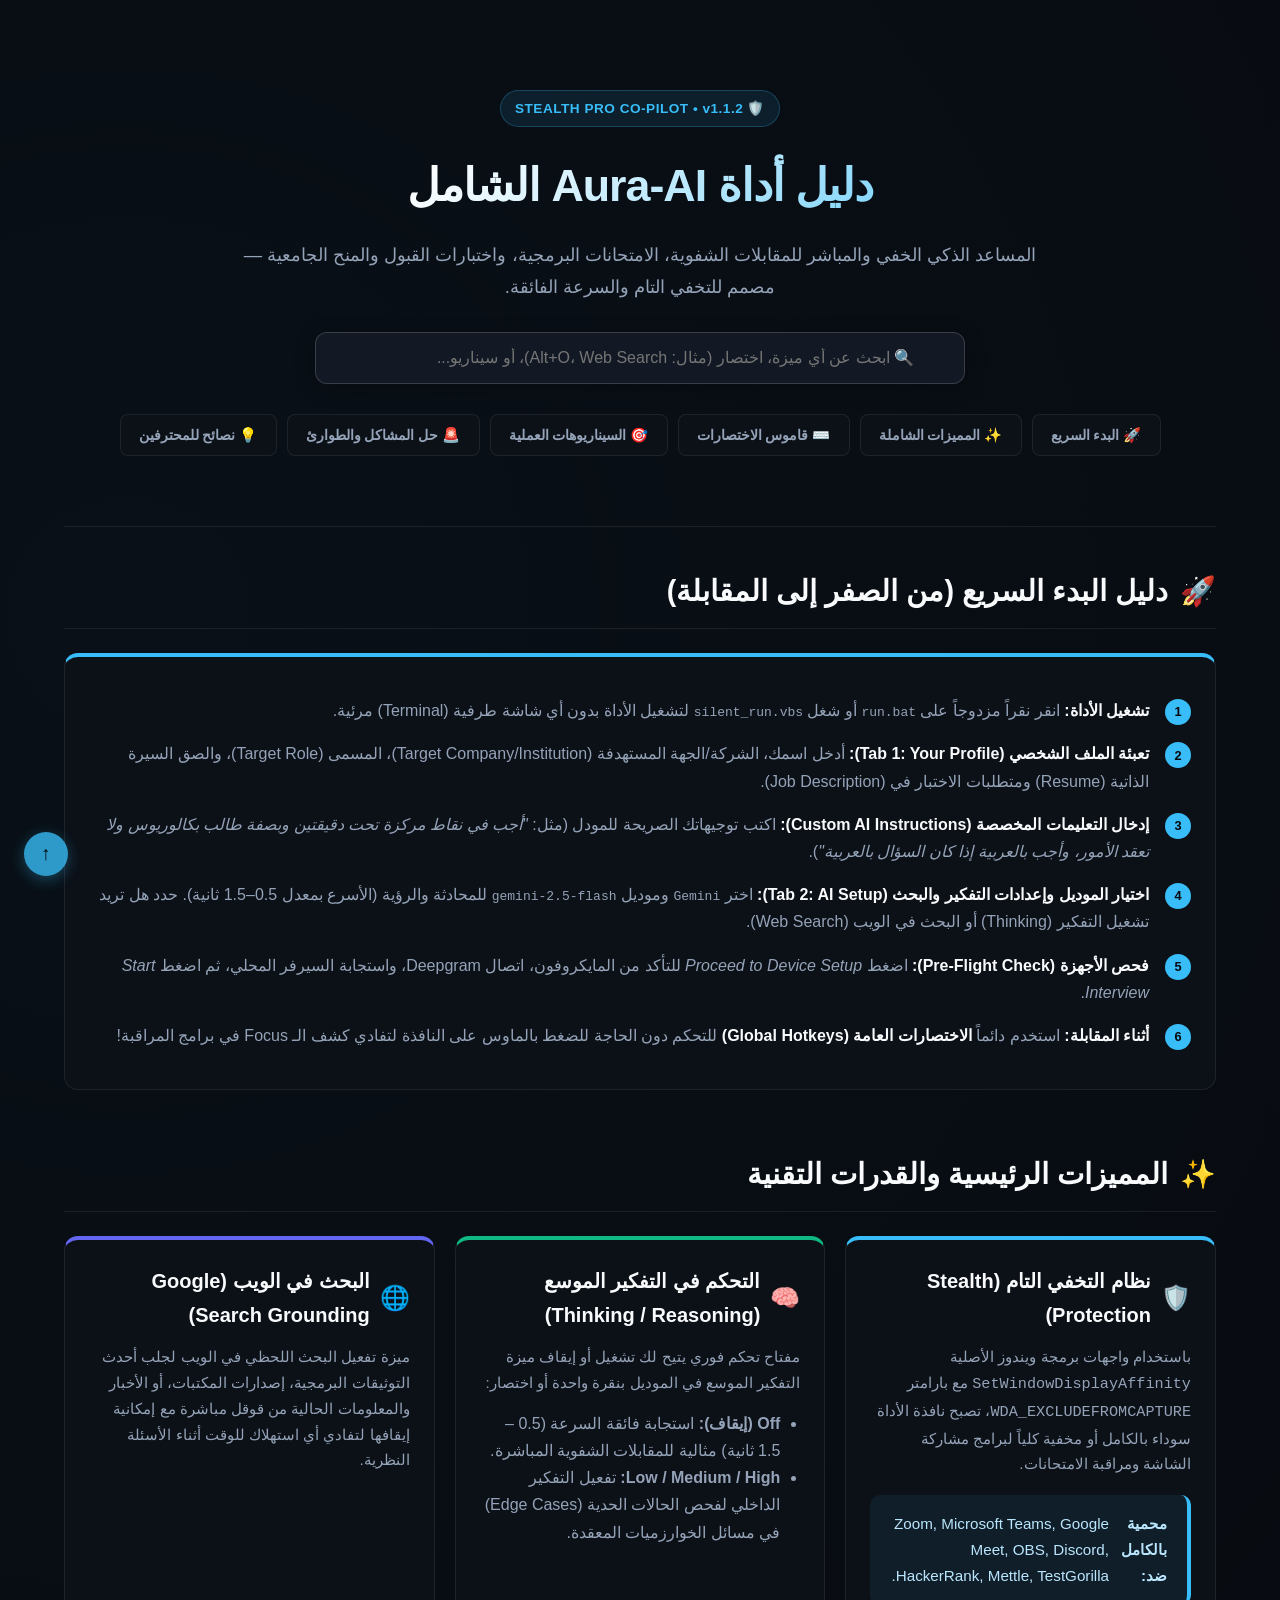
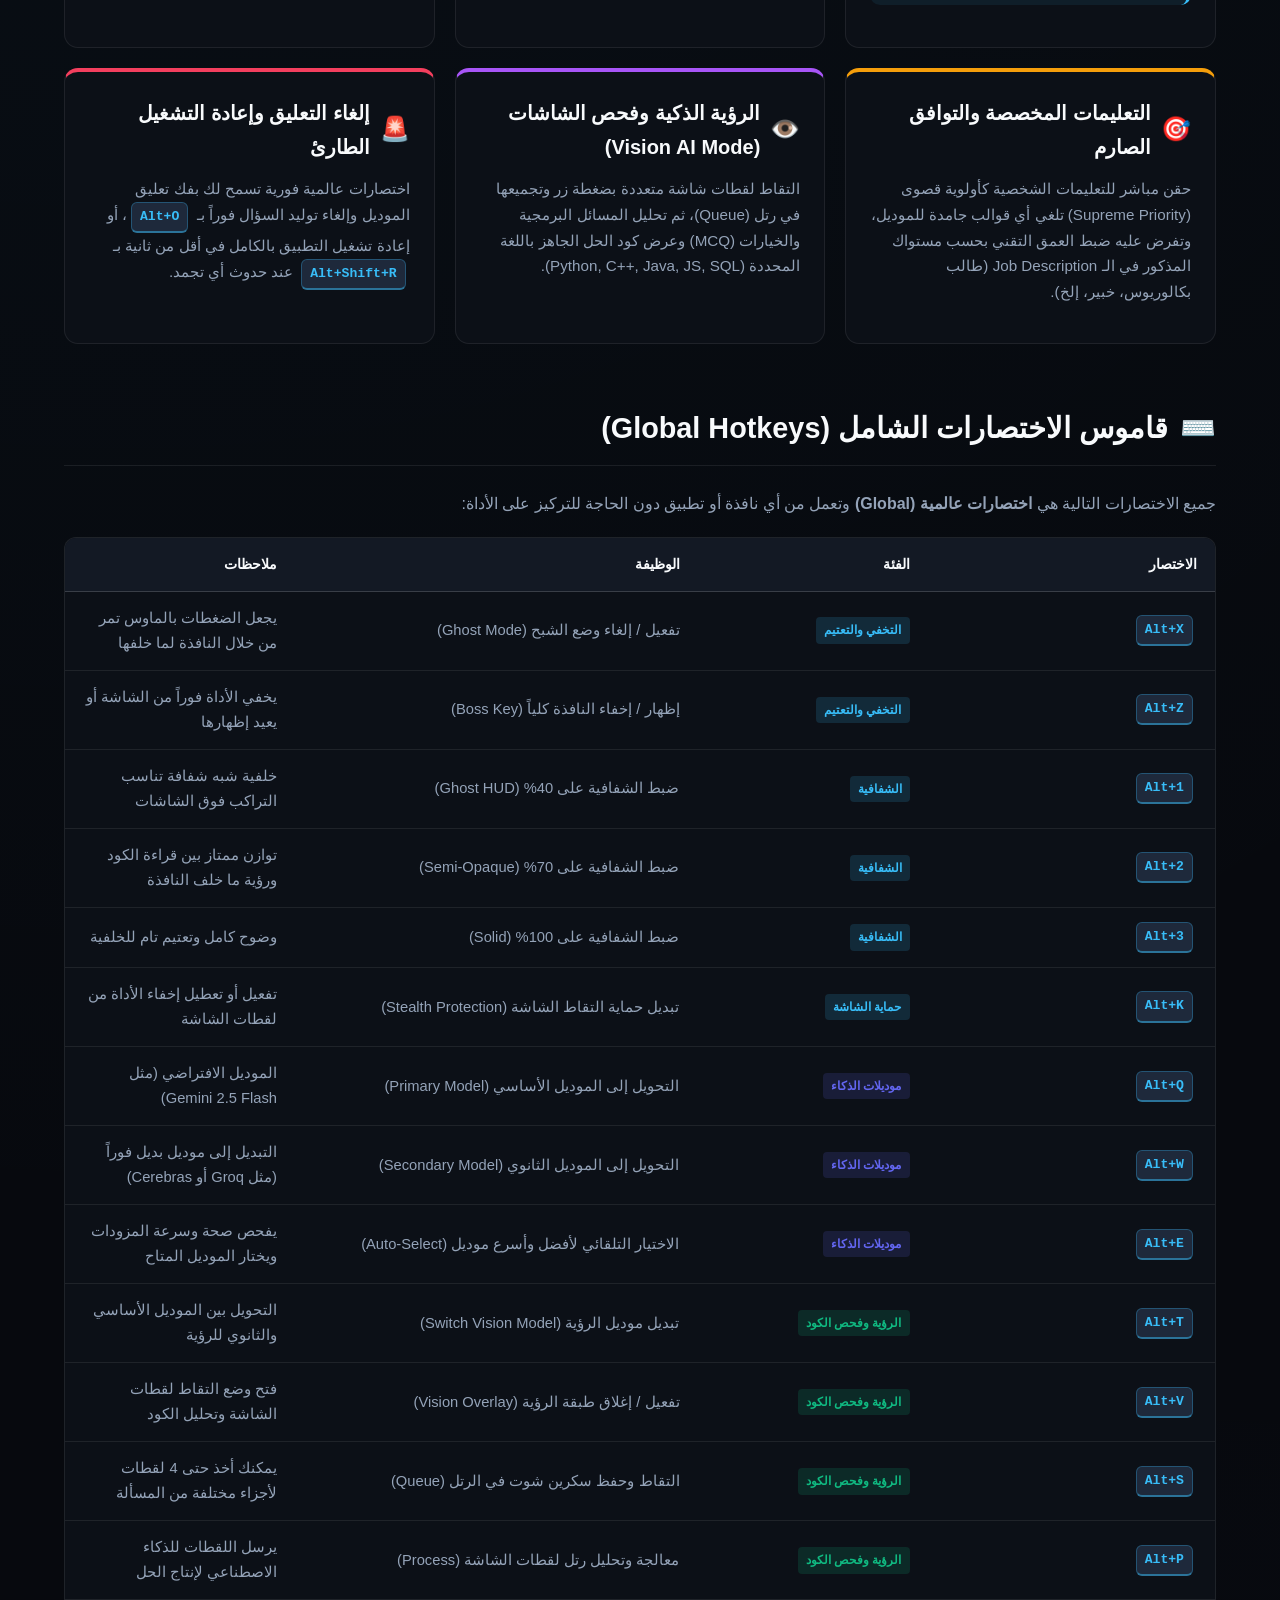
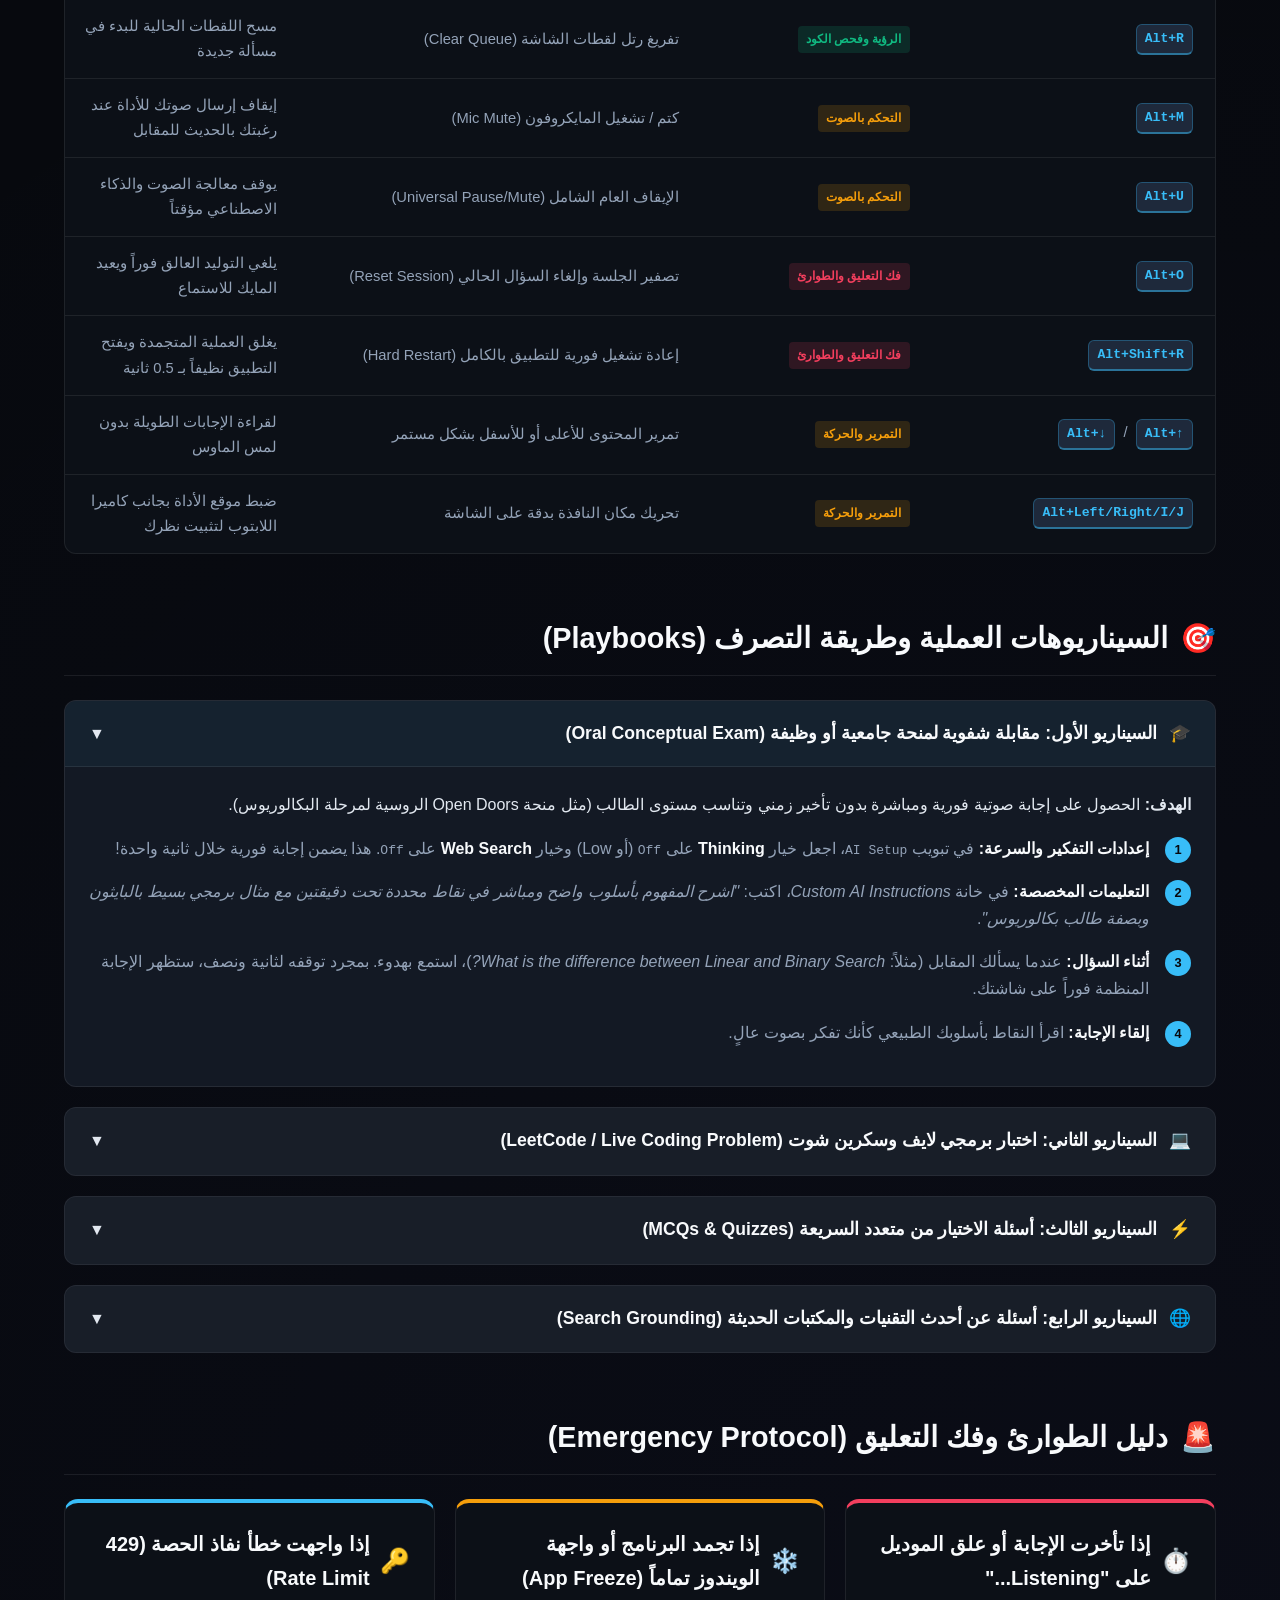
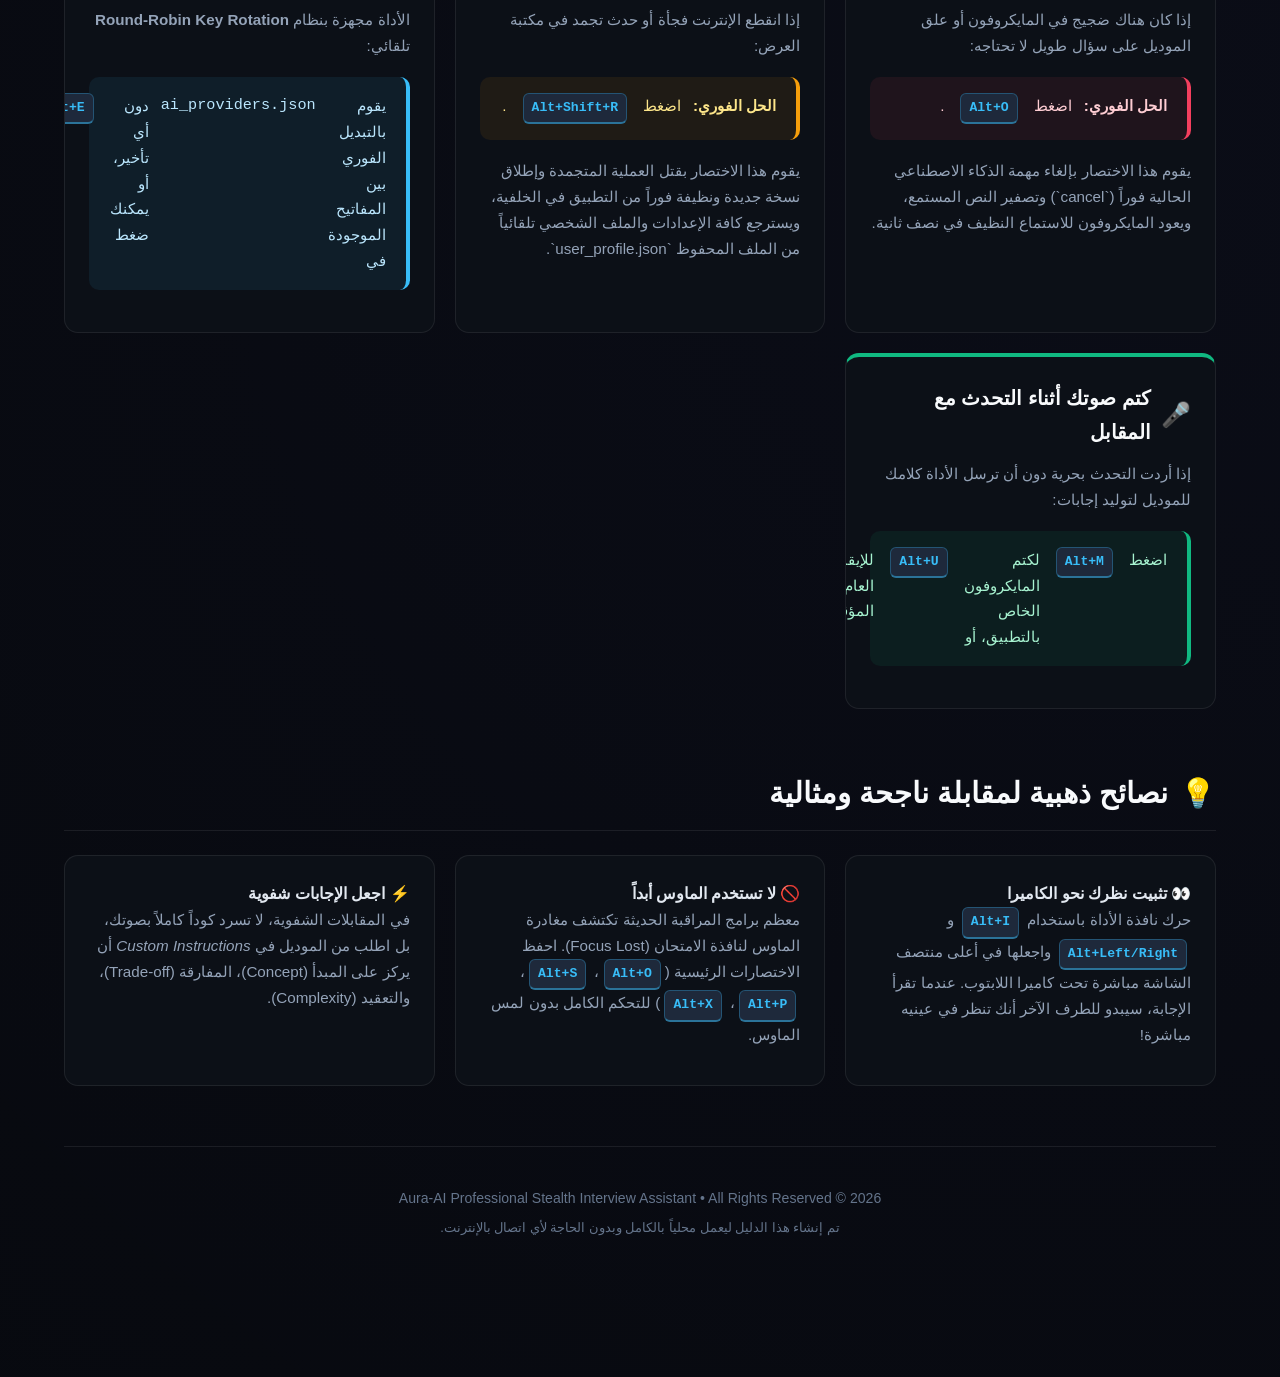
==== AURA_AI_MASTER_GUIDE.html @ 23306b35 "fix: resolve Pyrefly language server import errors and add HTML master guide" ====
<!DOCTYPE html>
<html lang="ar" dir="rtl">
<head>
    <meta charset="UTF-8">
    <meta name="viewport" content="width=device-width, initial-scale=1.0">
    <title>دليل الاستخدام الشامل والاحترافي | Aura-AI Stealth Assistant</title>
    <style>
        :root {
            --bg-canvas: #07090e;
            --bg-surface: #0c1017;
            --bg-surface-elevated: #131924;
            --bg-card: rgba(19, 25, 36, 0.7);
            --border-subtle: rgba(255, 255, 255, 0.08);
            --border-medium: rgba(255, 255, 255, 0.16);
            --border-focus: #38bdf8;
            --text-pure: #f8fafc;
            --text-primary: #e2e8f0;
            --text-secondary: #94a3b8;
            --text-muted: #64748b;
            --accent-cyan: #38bdf8;
            --accent-emerald: #10b981;
            --accent-indigo: #6366f1;
            --accent-amber: #f59e0b;
            --accent-rose: #f43f5e;
            --accent-purple: #a855f7;
            --font-family: -apple-system, BlinkMacSystemFont, 'Segoe UI', Roboto, 'Cairo', 'Noto Sans Arabic', sans-serif;
            --font-mono: 'JetBrains Mono', 'Fira Code', Consolas, monospace;
        }

        * {
            box-sizing: border-box;
            margin: 0;
            padding: 0;
        }

        body {
            background-color: var(--bg-canvas);
            color: var(--text-primary);
            font-family: var(--font-family);
            line-height: 1.7;
            padding: 0;
            overflow-x: hidden;
            background-image: 
                radial-gradient(circle at 10% 10%, rgba(56, 189, 248, 0.04) 0%, transparent 40%),
                radial-gradient(circle at 90% 80%, rgba(99, 102, 241, 0.04) 0%, transparent 40%);
        }

        /* Container */
        .container {
            max-width: 1200px;
            margin: 0 auto;
            padding: 40px 24px 100px;
        }

        /* Hero Header */
        .hero {
            text-align: center;
            padding: 50px 20px 40px;
            border-bottom: 1px solid var(--border-subtle);
            margin-bottom: 40px;
            position: relative;
        }

        .badge-stealth {
            display: inline-flex;
            align-items: center;
            gap: 8px;
            background: rgba(56, 189, 248, 0.1);
            color: var(--accent-cyan);
            border: 1px solid rgba(56, 189, 248, 0.25);
            padding: 6px 14px;
            border-radius: 9999px;
            font-size: 0.85rem;
            font-weight: 700;
            margin-bottom: 20px;
            letter-spacing: 0.5px;
        }

        .hero h1 {
            font-size: 2.8rem;
            font-weight: 900;
            color: var(--text-pure);
            margin-bottom: 16px;
            letter-spacing: -1px;
            background: linear-gradient(135deg, #ffffff 30%, #38bdf8 100%);
            -webkit-background-clip: text;
            -webkit-text-fill-color: transparent;
        }

        .hero p {
            font-size: 1.15rem;
            color: var(--text-secondary);
            max-width: 800px;
            margin: 0 auto 30px;
        }

        /* Quick Search Bar */
        .search-container {
            max-width: 650px;
            margin: 0 auto;
            position: relative;
        }

        .search-input {
            width: 100%;
            padding: 16px 50px 16px 20px;
            border-radius: 12px;
            background: var(--bg-surface-elevated);
            border: 1.5px solid var(--border-medium);
            color: var(--text-pure);
            font-size: 1rem;
            font-family: inherit;
            outline: none;
            transition: all 0.25s ease;
            box-shadow: 0 4px 20px rgba(0, 0, 0, 0.25);
        }

        .search-input:focus {
            border-color: var(--accent-cyan);
            box-shadow: 0 0 0 3px rgba(56, 189, 248, 0.2);
        }

        .search-icon {
            position: absolute;
            right: 18px;
            top: 50%;
            transform: translateY(-50%);
            font-size: 1.2rem;
            color: var(--text-muted);
            pointer-events: none;
        }

        /* Navigation Pills */
        .nav-pills {
            display: flex;
            justify-content: center;
            gap: 10px;
            flex-wrap: wrap;
            margin: 30px 0;
        }

        .nav-pill {
            background: var(--bg-surface);
            color: var(--text-secondary);
            border: 1px solid var(--border-subtle);
            padding: 8px 18px;
            border-radius: 8px;
            text-decoration: none;
            font-size: 0.9rem;
            font-weight: 600;
            transition: all 0.2s ease;
        }

        .nav-pill:hover, .nav-pill.active {
            background: var(--accent-cyan);
            color: #07090e;
            border-color: var(--accent-cyan);
            transform: translateY(-1px);
        }

        /* Section Styling */
        section {
            margin-bottom: 60px;
            scroll-margin-top: 40px;
        }

        .section-header {
            display: flex;
            align-items: center;
            gap: 12px;
            margin-bottom: 24px;
            padding-bottom: 12px;
            border-bottom: 1px solid var(--border-subtle);
        }

        .section-icon {
            font-size: 1.8rem;
        }

        .section-header h2 {
            font-size: 1.8rem;
            font-weight: 800;
            color: var(--text-pure);
        }

        /* Feature Cards Grid */
        .grid-2 {
            display: grid;
            grid-template-columns: repeat(auto-fit, minmax(360px, 1fr));
            gap: 20px;
        }

        .grid-3 {
            display: grid;
            grid-template-columns: repeat(auto-fit, minmax(300px, 1fr));
            gap: 20px;
        }

        .card {
            background: var(--bg-surface);
            border: 1px solid var(--border-subtle);
            border-radius: 14px;
            padding: 24px;
            transition: all 0.25s ease;
            position: relative;
            overflow: hidden;
        }

        .card:hover {
            border-color: var(--border-medium);
            transform: translateY(-2px);
            box-shadow: 0 10px 30px rgba(0, 0, 0, 0.35);
        }

        .card.accent-cyan { border-top: 4px solid var(--accent-cyan); }
        .card.accent-emerald { border-top: 4px solid var(--accent-emerald); }
        .card.accent-indigo { border-top: 4px solid var(--accent-indigo); }
        .card.accent-amber { border-top: 4px solid var(--accent-amber); }
        .card.accent-rose { border-top: 4px solid var(--accent-rose); }
        .card.accent-purple { border-top: 4px solid var(--accent-purple); }

        .card-header {
            display: flex;
            align-items: center;
            gap: 10px;
            margin-bottom: 12px;
        }

        .card-header h3 {
            font-size: 1.25rem;
            color: var(--text-pure);
            font-weight: 700;
        }

        .card p {
            color: var(--text-secondary);
            font-size: 0.95rem;
            margin-bottom: 14px;
        }

        /* Hotkey Tags / Badges */
        kbd {
            display: inline-flex;
            align-items: center;
            justify-content: center;
            background: #1e293b;
            color: #38bdf8;
            border: 1px solid rgba(56, 189, 248, 0.3);
            border-bottom: 2px solid rgba(56, 189, 248, 0.5);
            padding: 3px 8px;
            border-radius: 6px;
            font-size: 0.82rem;
            font-family: var(--font-mono);
            font-weight: 700;
            margin: 0 4px;
            direction: ltr;
        }

        /* Hotkey Table */
        .hotkey-table {
            width: 100%;
            border-collapse: separate;
            border-spacing: 0;
            background: var(--bg-surface);
            border: 1px solid var(--border-subtle);
            border-radius: 12px;
            overflow: hidden;
            margin: 16px 0;
        }

        .hotkey-table th {
            background: var(--bg-surface-elevated);
            color: var(--text-pure);
            padding: 14px 18px;
            text-align: right;
            font-size: 0.9rem;
            font-weight: 700;
            border-bottom: 1px solid var(--border-medium);
        }

        .hotkey-table td {
            padding: 14px 18px;
            border-bottom: 1px solid var(--border-subtle);
            color: var(--text-secondary);
            font-size: 0.92rem;
        }

        .hotkey-table tr:last-child td {
            border-bottom: none;
        }

        .hotkey-table tr:hover td {
            background: rgba(255, 255, 255, 0.02);
            color: var(--text-pure);
        }

        .tag {
            display: inline-block;
            padding: 3px 8px;
            border-radius: 4px;
            font-size: 0.75rem;
            font-weight: 700;
        }

        .tag-stealth { background: rgba(56, 189, 248, 0.15); color: var(--accent-cyan); }
        .tag-ai { background: rgba(99, 102, 241, 0.15); color: var(--accent-indigo); }
        .tag-vision { background: rgba(16, 185, 129, 0.15); color: var(--accent-emerald); }
        .tag-emergency { background: rgba(244, 63, 94, 0.15); color: var(--accent-rose); }
        .tag-nav { background: rgba(245, 158, 11, 0.15); color: var(--accent-amber); }

        /* Scenario Box */
        .scenario-box {
            background: var(--bg-surface-elevated);
            border: 1px solid var(--border-subtle);
            border-radius: 12px;
            margin-bottom: 20px;
            overflow: hidden;
        }

        .scenario-header {
            padding: 18px 24px;
            background: rgba(255, 255, 255, 0.02);
            cursor: pointer;
            display: flex;
            align-items: center;
            justify-content: space-between;
            border-bottom: 1px solid transparent;
            transition: all 0.2s ease;
        }

        .scenario-header:hover {
            background: rgba(255, 255, 255, 0.04);
        }

        .scenario-header.active {
            border-bottom-color: var(--border-subtle);
            background: rgba(56, 189, 248, 0.05);
        }

        .scenario-title {
            display: flex;
            align-items: center;
            gap: 12px;
            font-size: 1.1rem;
            font-weight: 700;
            color: var(--text-pure);
        }

        .scenario-content {
            padding: 24px;
            display: none;
        }

        .scenario-content.show {
            display: block;
        }

        /* Step List */
        .step-list {
            list-style: none;
            margin: 16px 0;
            counter-reset: step-counter;
        }

        .step-list li {
            position: relative;
            padding-right: 42px;
            margin-bottom: 16px;
            color: var(--text-secondary);
        }

        .step-list li::before {
            content: counter(step-counter);
            counter-increment: step-counter;
            position: absolute;
            right: 0;
            top: 2px;
            width: 26px;
            height: 26px;
            background: var(--accent-cyan);
            color: #07090e;
            border-radius: 50%;
            display: flex;
            align-items: center;
            justify-content: center;
            font-size: 0.8rem;
            font-weight: 800;
        }

        .step-list li strong {
            color: var(--text-pure);
        }

        /* Callout / Alerts */
        .alert {
            padding: 16px 20px;
            border-radius: 10px;
            margin: 18px 0;
            font-size: 0.95rem;
            display: flex;
            gap: 12px;
            align-items: flex-start;
        }

        .alert-info {
            background: rgba(56, 189, 248, 0.08);
            border-right: 4px solid var(--accent-cyan);
            color: #bae6fd;
        }

        .alert-warning {
            background: rgba(245, 158, 11, 0.08);
            border-right: 4px solid var(--accent-amber);
            color: #fde68a;
        }

        .alert-success {
            background: rgba(16, 185, 129, 0.08);
            border-right: 4px solid var(--accent-emerald);
            color: #a7f3d0;
        }

        .alert-danger {
            background: rgba(244, 63, 94, 0.08);
            border-right: 4px solid var(--accent-rose);
            color: #fecdd3;
        }

        /* Footer */
        footer {
            text-align: center;
            padding: 40px 0;
            border-top: 1px solid var(--border-subtle);
            color: var(--text-muted);
            font-size: 0.88rem;
        }

        /* Back to top button */
        .btn-top {
            position: fixed;
            bottom: 24px;
            left: 24px;
            background: var(--accent-cyan);
            color: #07090e;
            width: 44px;
            height: 44px;
            border-radius: 50%;
            display: flex;
            align-items: center;
            justify-content: center;
            font-size: 1.2rem;
            cursor: pointer;
            box-shadow: 0 4px 15px rgba(56, 189, 248, 0.4);
            border: none;
            opacity: 0.8;
            transition: all 0.2s ease;
            z-index: 1000;
        }

        .btn-top:hover {
            opacity: 1;
            transform: translateY(-3px);
        }
    </style>
</head>
<body>

    <button class="btn-top" onclick="window.scrollTo({top: 0, behavior: 'smooth'})" title="إلى الأعلى">↑</button>

    <div class="container">
        <!-- Hero Header -->
        <header class="hero">
            <div class="badge-stealth">🛡️ STEALTH PRO CO-PILOT • v1.1.2</div>
            <h1>دليل أداة Aura-AI الشامل</h1>
            <p>المساعد الذكي الخفي والمباشر للمقابلات الشفوية، الامتحانات البرمجية، واختبارات القبول والمنح الجامعية — مصمم للتخفي التام والسرعة الفائقة.</p>
            
            <div class="search-container">
                <input type="text" id="guide-search" class="search-input" placeholder="🔍 ابحث عن أي ميزة، اختصار (مثال: Alt+O، Web Search)، أو سيناريو...">
            </div>

            <div class="nav-pills">
                <a href="#quickstart" class="nav-pill">🚀 البدء السريع</a>
                <a href="#features" class="nav-pill">✨ المميزات الشاملة</a>
                <a href="#hotkeys" class="nav-pill">⌨️ قاموس الاختصارات</a>
                <a href="#scenarios" class="nav-pill">🎯 السيناريوهات العملية</a>
                <a href="#emergency" class="nav-pill">🚨 حل المشاكل والطوارئ</a>
                <a href="#pro-tips" class="nav-pill">💡 نصائح للمحترفين</a>
            </div>
        </header>

        <!-- Section 1: Quickstart -->
        <section id="quickstart">
            <div class="section-header">
                <span class="section-icon">🚀</span>
                <h2>دليل البدء السريع (من الصفر إلى المقابلة)</h2>
            </div>

            <div class="card accent-cyan">
                <ol class="step-list">
                    <li>
                        <strong>تشغيل الأداة:</strong> 
                        انقر نقراً مزدوجاً على <code>run.bat</code> أو شغل <code>silent_run.vbs</code> لتشغيل الأداة بدون أي شاشة طرفية (Terminal) مرئية.
                    </li>
                    <li>
                        <strong>تعبئة الملف الشخصي (Tab 1: Your Profile):</strong>
                        أدخل اسمك، الشركة/الجهة المستهدفة (Target Company/Institution)، المسمى (Target Role)، والصق السيرة الذاتية (Resume) ومتطلبات الاختبار في (Job Description).
                    </li>
                    <li>
                        <strong>إدخال التعليمات المخصصة (Custom AI Instructions):</strong>
                        اكتب توجيهاتك الصريحة للمودل (مثل: <em>"أجب في نقاط مركزة تحت دقيقتين وبصفة طالب بكالوريوس ولا تعقد الأمور، وأجب بالعربية إذا كان السؤال بالعربية"</em>).
                    </li>
                    <li>
                        <strong>اختيار الموديل وإعدادات التفكير والبحث (Tab 2: AI Setup):</strong>
                        اختر <code>Gemini</code> وموديل <code>gemini-2.5-flash</code> للمحادثة والرؤية (الأسرع بمعدل 0.5–1.5 ثانية). حدد هل تريد تشغيل التفكير (Thinking) أو البحث في الويب (Web Search).
                    </li>
                    <li>
                        <strong>فحص الأجهزة (Pre-Flight Check):</strong>
                        اضغط <em>Proceed to Device Setup</em> للتأكد من المايكروفون، اتصال Deepgram، واستجابة السيرفر المحلي، ثم اضغط <em>Start Interview</em>.
                    </li>
                    <li>
                        <strong>أثناء المقابلة:</strong>
                        استخدم دائماً <strong>الاختصارات العامة (Global Hotkeys)</strong> للتحكم دون الحاجة للضغط بالماوس على النافذة لتفادي كشف الـ Focus في برامج المراقبة!
                    </li>
                </ol>
            </div>
        </section>

        <!-- Section 2: Features -->
        <section id="features">
            <div class="section-header">
                <span class="section-icon">✨</span>
                <h2>المميزات الرئيسية والقدرات التقنية</h2>
            </div>

            <div class="grid-2">
                <!-- Feature 1 -->
                <div class="card accent-cyan">
                    <div class="card-header">
                        <span style="font-size: 1.5rem;">🛡️</span>
                        <h3>نظام التخفي التام (Stealth Protection)</h3>
                    </div>
                    <p>باستخدام واجهات برمجة ويندوز الأصلية <code>SetWindowDisplayAffinity</code> مع بارامتر <code>WDA_EXCLUDEFROMCAPTURE</code>، تصبح نافذة الأداة سوداء بالكامل أو مخفية كلياً لبرامج مشاركة الشاشة ومراقبة الامتحانات.</p>
                    <div class="alert alert-info">
                        <strong>محمية بالكامل ضد:</strong> Zoom, Microsoft Teams, Google Meet, OBS, Discord, HackerRank, Mettle, TestGorilla.
                    </div>
                </div>

                <!-- Feature 2 -->
                <div class="card accent-emerald">
                    <div class="card-header">
                        <span style="font-size: 1.5rem;">🧠</span>
                        <h3>التحكم في التفكير الموسع (Thinking / Reasoning)</h3>
                    </div>
                    <p>مفتاح تحكم فوري يتيح لك تشغيل أو إيقاف ميزة التفكير الموسع في الموديل بنقرة واحدة أو اختصار:</p>
                    <ul style="padding-right: 20px; color: var(--text-secondary); margin-bottom: 10px;">
                        <li><strong>Off (إيقاف):</strong> استجابة فائقة السرعة (0.5 – 1.5 ثانية) مثالية للمقابلات الشفوية المباشرة.</li>
                        <li><strong>Low / Medium / High:</strong> تفعيل التفكير الداخلي لفحص الحالات الحدية (Edge Cases) في مسائل الخوارزميات المعقدة.</li>
                    </ul>
                </div>

                <!-- Feature 3 -->
                <div class="card accent-indigo">
                    <div class="card-header">
                        <span style="font-size: 1.5rem;">🌐</span>
                        <h3>البحث في الويب (Google Search Grounding)</h3>
                    </div>
                    <p>ميزة تفعيل البحث اللحظي في الويب لجلب أحدث التوثيقات البرمجية، إصدارات المكتبات، أو الأخبار والمعلومات الحالية من قوقل مباشرة مع إمكانية إيقافها لتفادي أي استهلاك للوقت أثناء الأسئلة النظرية.</p>
                </div>

                <!-- Feature 4 -->
                <div class="card accent-amber">
                    <div class="card-header">
                        <span style="font-size: 1.5rem;">🎯</span>
                        <h3>التعليمات المخصصة والتوافق الصارم</h3>
                    </div>
                    <p>حقن مباشر للتعليمات الشخصية كأولوية قصوى (Supreme Priority) تلغي أي قوالب جامدة للموديل، وتفرض عليه ضبط العمق التقني بحسب مستواك المذكور في الـ Job Description (طالب بكالوريوس، خبير، إلخ).</p>
                </div>

                <!-- Feature 5 -->
                <div class="card accent-purple">
                    <div class="card-header">
                        <span style="font-size: 1.5rem;">👁️</span>
                        <h3>الرؤية الذكية وفحص الشاشات (Vision AI Mode)</h3>
                    </div>
                    <p>التقاط لقطات شاشة متعددة بضغطة زر وتجميعها في رتل (Queue)، ثم تحليل المسائل البرمجية والخيارات (MCQ) وعرض كود الحل الجاهز باللغة المحددة (Python, C++, Java, JS, SQL).</p>
                </div>

                <!-- Feature 6 -->
                <div class="card accent-rose">
                    <div class="card-header">
                        <span style="font-size: 1.5rem;">🚨</span>
                        <h3>إلغاء التعليق وإعادة التشغيل الطارئ</h3>
                    </div>
                    <p>اختصارات عالمية فورية تسمح لك بفك تعليق الموديل وإلغاء توليد السؤال فوراً بـ <kbd>Alt+O</kbd>، أو إعادة تشغيل التطبيق بالكامل في أقل من ثانية بـ <kbd>Alt+Shift+R</kbd> عند حدوث أي تجمد.</p>
                </div>
            </div>
        </section>

        <!-- Section 3: Hotkeys -->
        <section id="hotkeys">
            <div class="section-header">
                <span class="section-icon">⌨️</span>
                <h2>قاموس الاختصارات الشامل (Global Hotkeys)</h2>
            </div>
            <p style="color: var(--text-secondary); margin-bottom: 20px;">
                جميع الاختصارات التالية هي <strong>اختصارات عالمية (Global)</strong> وتعمل من أي نافذة أو تطبيق دون الحاجة للتركيز على الأداة:
            </p>

            <table class="hotkey-table">
                <thead>
                    <tr>
                        <th style="width: 25%;">الاختصار</th>
                        <th style="width: 20%;">الفئة</th>
                        <th style="width: 35%;">الوظيفة</th>
                        <th style="width: 20%;">ملاحظات</th>
                    </tr>
                </thead>
                <tbody>
                    <tr>
                        <td><kbd>Alt+X</kbd></td>
                        <td><span class="tag tag-stealth">التخفي والتعتيم</span></td>
                        <td>تفعيل / إلغاء وضع الشبح (Ghost Mode)</td>
                        <td>يجعل الضغطات بالماوس تمر من خلال النافذة لما خلفها</td>
                    </tr>
                    <tr>
                        <td><kbd>Alt+Z</kbd></td>
                        <td><span class="tag tag-stealth">التخفي والتعتيم</span></td>
                        <td>إظهار / إخفاء النافذة كلياً (Boss Key)</td>
                        <td>يخفي الأداة فوراً من الشاشة أو يعيد إظهارها</td>
                    </tr>
                    <tr>
                        <td><kbd>Alt+1</kbd></td>
                        <td><span class="tag tag-stealth">الشفافية</span></td>
                        <td>ضبط الشفافية على 40% (Ghost HUD)</td>
                        <td>خلفية شبه شفافة تناسب التراكب فوق الشاشات</td>
                    </tr>
                    <tr>
                        <td><kbd>Alt+2</kbd></td>
                        <td><span class="tag tag-stealth">الشفافية</span></td>
                        <td>ضبط الشفافية على 70% (Semi-Opaque)</td>
                        <td>توازن ممتاز بين قراءة الكود ورؤية ما خلف النافذة</td>
                    </tr>
                    <tr>
                        <td><kbd>Alt+3</kbd></td>
                        <td><span class="tag tag-stealth">الشفافية</span></td>
                        <td>ضبط الشفافية على 100% (Solid)</td>
                        <td>وضوح كامل وتعتيم تام للخلفية</td>
                    </tr>
                    <tr>
                        <td><kbd>Alt+K</kbd></td>
                        <td><span class="tag tag-stealth">حماية الشاشة</span></td>
                        <td>تبديل حماية التقاط الشاشة (Stealth Protection)</td>
                        <td>تفعيل أو تعطيل إخفاء الأداة من لقطات الشاشة</td>
                    </tr>
                    <tr>
                        <td><kbd>Alt+Q</kbd></td>
                        <td><span class="tag tag-ai">موديلات الذكاء</span></td>
                        <td>التحويل إلى الموديل الأساسي (Primary Model)</td>
                        <td>الموديل الافتراضي (مثل Gemini 2.5 Flash)</td>
                    </tr>
                    <tr>
                        <td><kbd>Alt+W</kbd></td>
                        <td><span class="tag tag-ai">موديلات الذكاء</span></td>
                        <td>التحويل إلى الموديل الثانوي (Secondary Model)</td>
                        <td>التبديل إلى موديل بديل فوراً (مثل Groq أو Cerebras)</td>
                    </tr>
                    <tr>
                        <td><kbd>Alt+E</kbd></td>
                        <td><span class="tag tag-ai">موديلات الذكاء</span></td>
                        <td>الاختيار التلقائي لأفضل وأسرع موديل (Auto-Select)</td>
                        <td>يفحص صحة وسرعة المزودات ويختار الموديل المتاح</td>
                    </tr>
                    <tr>
                        <td><kbd>Alt+T</kbd></td>
                        <td><span class="tag tag-vision">الرؤية وفحص الكود</span></td>
                        <td>تبديل موديل الرؤية (Switch Vision Model)</td>
                        <td>التحويل بين الموديل الأساسي والثانوي للرؤية</td>
                    </tr>
                    <tr>
                        <td><kbd>Alt+V</kbd></td>
                        <td><span class="tag tag-vision">الرؤية وفحص الكود</span></td>
                        <td>تفعيل / إغلاق طبقة الرؤية (Vision Overlay)</td>
                        <td>فتح وضع التقاط لقطات الشاشة وتحليل الكود</td>
                    </tr>
                    <tr>
                        <td><kbd>Alt+S</kbd></td>
                        <td><span class="tag tag-vision">الرؤية وفحص الكود</span></td>
                        <td>التقاط وحفظ سكرين شوت في الرتل (Queue)</td>
                        <td>يمكنك أخذ حتى 4 لقطات لأجزاء مختلفة من المسألة</td>
                    </tr>
                    <tr>
                        <td><kbd>Alt+P</kbd></td>
                        <td><span class="tag tag-vision">الرؤية وفحص الكود</span></td>
                        <td>معالجة وتحليل رتل لقطات الشاشة (Process)</td>
                        <td>يرسل اللقطات للذكاء الاصطناعي لإنتاج الحل</td>
                    </tr>
                    <tr>
                        <td><kbd>Alt+R</kbd></td>
                        <td><span class="tag tag-vision">الرؤية وفحص الكود</span></td>
                        <td>تفريغ رتل لقطات الشاشة (Clear Queue)</td>
                        <td>مسح اللقطات الحالية للبدء في مسألة جديدة</td>
                    </tr>
                    <tr>
                        <td><kbd>Alt+M</kbd></td>
                        <td><span class="tag tag-nav">التحكم بالصوت</span></td>
                        <td>كتم / تشغيل المايكروفون (Mic Mute)</td>
                        <td>إيقاف إرسال صوتك للأداة عند رغبتك بالحديث للمقابل</td>
                    </tr>
                    <tr>
                        <td><kbd>Alt+U</kbd></td>
                        <td><span class="tag tag-nav">التحكم بالصوت</span></td>
                        <td>الإيقاف العام الشامل (Universal Pause/Mute)</td>
                        <td>يوقف معالجة الصوت والذكاء الاصطناعي مؤقتاً</td>
                    </tr>
                    <tr>
                        <td><kbd>Alt+O</kbd></td>
                        <td><span class="tag tag-emergency">فك التعليق والطوارئ</span></td>
                        <td>تصفير الجلسة وإلغاء السؤال الحالي (Reset Session)</td>
                        <td>يلغي التوليد العالق فوراً ويعيد المايك للاستماع</td>
                    </tr>
                    <tr>
                        <td><kbd>Alt+Shift+R</kbd></td>
                        <td><span class="tag tag-emergency">فك التعليق والطوارئ</span></td>
                        <td>إعادة تشغيل فورية للتطبيق بالكامل (Hard Restart)</td>
                        <td>يغلق العملية المتجمدة ويفتح التطبيق نظيفاً بـ 0.5 ثانية</td>
                    </tr>
                    <tr>
                        <td><kbd>Alt+↑</kbd> / <kbd>Alt+↓</kbd></td>
                        <td><span class="tag tag-nav">التمرير والحركة</span></td>
                        <td>تمرير المحتوى للأعلى أو للأسفل بشكل مستمر</td>
                        <td>لقراءة الإجابات الطويلة بدون لمس الماوس</td>
                    </tr>
                    <tr>
                        <td><kbd>Alt+Left/Right/I/J</kbd></td>
                        <td><span class="tag tag-nav">التمرير والحركة</span></td>
                        <td>تحريك مكان النافذة بدقة على الشاشة</td>
                        <td>ضبط موقع الأداة بجانب كاميرا اللابتوب لتثبيت نظرك</td>
                    </tr>
                </tbody>
            </table>
        </section>

        <!-- Section 4: Real-world Scenarios -->
        <section id="scenarios">
            <div class="section-header">
                <span class="section-icon">🎯</span>
                <h2>السيناريوهات العملية وطريقة التصرف (Playbooks)</h2>
            </div>

            <!-- Scenario 1 -->
            <div class="scenario-box">
                <div class="scenario-header active" onclick="toggleScenario(this)">
                    <div class="scenario-title">
                        <span>🎓</span>
                        <span>السيناريو الأول: مقابلة شفوية لمنحة جامعية أو وظيفة (Oral Conceptual Exam)</span>
                    </div>
                    <span>▼</span>
                </div>
                <div class="scenario-content show">
                    <p><strong>الهدف:</strong> الحصول على إجابة صوتية فورية ومباشرة بدون تأخير زمني وتناسب مستوى الطالب (مثل منحة Open Doors الروسية لمرحلة البكالوريوس).</p>
                    <ol class="step-list">
                        <li><strong>إعدادات التفكير والسرعة:</strong> في تبويب <code>AI Setup</code>، اجعل خيار <strong>Thinking</strong> على <code>Off</code> (أو Low) وخيار <strong>Web Search</strong> على <code>Off</code>. هذا يضمن إجابة فورية خلال ثانية واحدة!</li>
                        <li><strong>التعليمات المخصصة:</strong> في خانة <em>Custom AI Instructions</em>، اكتب: <em>"اشرح المفهوم بأسلوب واضح ومباشر في نقاط محددة تحت دقيقتين مع مثال برمجي بسيط بالبايثون وبصفة طالب بكالوريوس"</em>.</li>
                        <li><strong>أثناء السؤال:</strong> عندما يسألك المقابل (مثلاً: <em>What is the difference between Linear and Binary Search?</em>)، استمع بهدوء. بمجرد توقفه لثانية ونصف، ستظهر الإجابة المنظمة فوراً على شاشتك.</li>
                        <li><strong>إلقاء الإجابة:</strong> اقرأ النقاط بأسلوبك الطبيعي كأنك تفكر بصوت عالٍ.</li>
                    </ol>
                </div>
            </div>

            <!-- Scenario 2 -->
            <div class="scenario-box">
                <div class="scenario-header" onclick="toggleScenario(this)">
                    <div class="scenario-title">
                        <span>💻</span>
                        <span>السيناريو الثاني: اختبار برمجي لايف وسكرين شوت (LeetCode / Live Coding Problem)</span>
                    </div>
                    <span>▼</span>
                </div>
                <div class="scenario-content">
                    <p><strong>الهدف:</strong> قراءة مسألة خوارزميات معقدة من منصة الاختبار (HackerRank / LeetCode / Codility) وإخراج الحل الأمثل مع التعقيد الزمني (Time & Space Complexity).</p>
                    <ol class="step-list">
                        <li><strong>تفعيل الرؤية:</strong> اضغط <kbd>Alt+V</kbd> لتفعيل طبقة الرؤية.</li>
                        <li><strong>التقاط المسألة:</strong> اضغط <kbd>Alt+S</kbd> لأخذ لقطة لنص المسألة، وإذا كانت المسألة طويلة أو تحتوي أمثلة في الأسفل، مرر الشاشة واضغط <kbd>Alt+S</kbd> مرة أخرى لضمها للرتل.</li>
                        <li><strong>تحليل الكود:</strong> اضغط <kbd>Alt+P</kbd>. سيقوم الذكاء الاصطناعي بقراءة الصور وعرض: فهم المسألة، استراتيجية الحل، كود نظيف باللغة المختارة (مثل C++ أو Python)، والتعقيد الزمني والحالات الحدية (Edge Cases).</li>
                        <li><strong>تفريغ الرتل:</strong> بعد الانتهاء اضغط <kbd>Alt+R</kbd> لتفريغ الصور والاستعداد للمسألة التالية.</li>
                    </ol>
                </div>
            </div>

            <!-- Scenario 3 -->
            <div class="scenario-box">
                <div class="scenario-header" onclick="toggleScenario(this)">
                    <div class="scenario-title">
                        <span>⚡</span>
                        <span>السيناريو الثالث: أسئلة الاختيار من متعدد السريعة (MCQs & Quizzes)</span>
                    </div>
                    <span>▼</span>
                </div>
                <div class="scenario-content">
                    <p><strong>الهدف:</strong> معرفة الخيار الصحيح في اختبارات الـ MCQ بسرعة قصوى مع تعليل مقتضب.</p>
                    <ol class="step-list">
                        <li>اضغط <kbd>Alt+S</kbd> لأخذ لقطة شاشة لسؤال الـ MCQ مع خياراته الأربعة.</li>
                        <li>اضغط <kbd>Alt+P</kbd> مباشرة.</li>
                        <li>الموديل مدرب تلقائياً لاكتشاف الـ MCQs وإعطاء: <strong>الخيار الصحيح فوراً في السطر الأول</strong> ثم سطرين فقط لتعليل سبب صحة هذا الخيار واستبعاد الخيارات الأخرى.</li>
                    </ol>
                </div>
            </div>

            <!-- Scenario 4 -->
            <div class="scenario-box">
                <div class="scenario-header" onclick="toggleScenario(this)">
                    <div class="scenario-title">
                        <span>🌐</span>
                        <span>السيناريو الرابع: أسئلة عن أحدث التقنيات والمكتبات الحديثة (Search Grounding)</span>
                    </div>
                    <span>▼</span>
                </div>
                <div class="scenario-content">
                    <p><strong>الهدف:</strong> الإجابة عن أسئلة تخص إصدارات حديثة جداً (مثل Next.js 15 أو أحدث ميزات Python 3.14/3.15 أو معايير جديدة).</p>
                    <ol class="step-list">
                        <li>في تبويب <code>AI Setup</code>، فعل مفتاح <strong>Web Search Grounding</strong> على وضع <code>ON</code>.</li>
                        <li>عند طرح السؤال، يقوم الموديل بالبحث في فهرس قوقل المباشر وجلب الحقائق المحدثة مع روابط التوثيق، مما يمنع الهلوسة (Hallucination) نهائياً.</li>
                    </ol>
                </div>
            </div>
        </section>

        <!-- Section 5: Troubleshooting & Emergency -->
        <section id="emergency">
            <div class="section-header">
                <span class="section-icon">🚨</span>
                <h2>دليل الطوارئ وفك التعليق (Emergency Protocol)</h2>
            </div>

            <div class="grid-2">
                <div class="card accent-rose">
                    <div class="card-header">
                        <span style="font-size: 1.5rem;">⏱️</span>
                        <h3>إذا تأخرت الإجابة أو علق الموديل على "Listening..."</h3>
                    </div>
                    <p>إذا كان هناك ضجيج في المايكروفون أو علق الموديل على سؤال طويل لا تحتاجه:</p>
                    <div class="alert alert-danger">
                        <strong>الحل الفوري:</strong> اضغط <kbd>Alt+O</kbd>.
                    </div>
                    <p>يقوم هذا الاختصار بإلغاء مهمة الذكاء الاصطناعي الحالية فوراً (`cancel`) وتصفير النص المستمع، ويعود المايكروفون للاستماع النظيف في نصف ثانية.</p>
                </div>

                <div class="card accent-amber">
                    <div class="card-header">
                        <span style="font-size: 1.5rem;">❄️</span>
                        <h3>إذا تجمد البرنامج أو واجهة الويندوز تماماً (App Freeze)</h3>
                    </div>
                    <p>إذا انقطع الإنترنت فجأة أو حدث تجمد في مكتبة العرض:</p>
                    <div class="alert alert-warning">
                        <strong>الحل الفوري:</strong> اضغط <kbd>Alt+Shift+R</kbd>.
                    </div>
                    <p>يقوم هذا الاختصار بقتل العملية المتجمدة وإطلاق نسخة جديدة ونظيفة فوراً من التطبيق في الخلفية، ويسترجع كافة الإعدادات والملف الشخصي تلقائياً من الملف المحفوظ `user_profile.json`.</p>
                </div>

                <div class="card accent-cyan">
                    <div class="card-header">
                        <span style="font-size: 1.5rem;">🔑</span>
                        <h3>إذا واجهت خطأ نفاذ الحصة (429 Rate Limit)</h3>
                    </div>
                    <p>الأداة مجهزة بنظام <strong>Round-Robin Key Rotation</strong> تلقائي:</p>
                    <div class="alert alert-info">
                        يقوم بالتبديل الفوري بين المفاتيح الموجودة في <code>ai_providers.json</code> دون أي تأخير، أو يمكنك ضغط <kbd>Alt+E</kbd> لاختيار أفضل مزود بديل فوراً.
                    </div>
                </div>

                <div class="card accent-emerald">
                    <div class="card-header">
                        <span style="font-size: 1.5rem;">🎤</span>
                        <h3>كتم صوتك أثناء التحدث مع المقابل</h3>
                    </div>
                    <p>إذا أردت التحدث بحرية دون أن ترسل الأداة كلامك للموديل لتوليد إجابات:</p>
                    <div class="alert alert-success">
                        اضغط <kbd>Alt+M</kbd> لكتم المايكروفون الخاص بالتطبيق، أو <kbd>Alt+U</kbd> للإيقاف العام المؤقت.
                    </div>
                </div>
            </div>
        </section>

        <!-- Section 6: Pro Tips -->
        <section id="pro-tips">
            <div class="section-header">
                <span class="section-icon">💡</span>
                <h2>نصائح ذهبية لمقابلة ناجحة ومثالية</h2>
            </div>

            <div class="grid-3">
                <div class="card">
                    <h4>👀 تثبيت نظرك نحو الكاميرا</h4>
                    <p>حرك نافذة الأداة باستخدام <kbd>Alt+I</kbd> و <kbd>Alt+Left/Right</kbd> واجعلها في أعلى منتصف الشاشة مباشرة تحت كاميرا اللابتوب. عندما تقرأ الإجابة، سيبدو للطرف الآخر أنك تنظر في عينيه مباشرة!</p>
                </div>
                <div class="card">
                    <h4>🚫 لا تستخدم الماوس أبداً</h4>
                    <p>معظم برامج المراقبة الحديثة تكتشف مغادرة الماوس لنافذة الامتحان (Focus Lost). احفظ الاختصارات الرئيسية (<kbd>Alt+O</kbd>، <kbd>Alt+S</kbd>، <kbd>Alt+P</kbd>، <kbd>Alt+X</kbd>) للتحكم الكامل بدون لمس الماوس.</p>
                </div>
                <div class="card">
                    <h4>⚡ اجعل الإجابات شفوية</h4>
                    <p>في المقابلات الشفوية، لا تسرد كوداً كاملاً بصوتك، بل اطلب من الموديل في <em>Custom Instructions</em> أن يركز على المبدأ (Concept)، المفارقة (Trade-off)، والتعقيد (Complexity).</p>
                </div>
            </div>
        </section>

        <!-- Footer -->
        <footer>
            <p>Aura-AI Professional Stealth Interview Assistant • All Rights Reserved &copy; 2026</p>
            <p style="margin-top: 6px; font-size: 0.8rem;">تم إنشاء هذا الدليل ليعمل محلياً بالكامل وبدون الحاجة لأي اتصال بالإنترنت.</p>
        </footer>
    </div>

    <script>
        // Interactive Collapsible Scenarios
        function toggleScenario(header) {
            header.classList.toggle('active');
            const content = header.nextElementSibling;
            content.classList.toggle('show');
            const arrow = header.querySelector('span:last-child');
            if (arrow) {
                arrow.textContent = content.classList.contains('show') ? '▲' : '▼';
            }
        }

        // Live Search Filter for Hotkeys, Features, and Text
        document.getElementById('guide-search').addEventListener('input', function(e) {
            const query = e.target.value.toLowerCase().trim();
            const cards = document.querySelectorAll('.card');
            const tableRows = document.querySelectorAll('.hotkey-table tbody tr');
            const scenarioBoxes = document.querySelectorAll('.scenario-box');

            if (!query) {
                cards.forEach(c => c.style.display = '');
                tableRows.forEach(r => r.style.display = '');
                scenarioBoxes.forEach(s => s.style.display = '');
                return;
            }

            // Filter Hotkey Table Rows
            tableRows.forEach(row => {
                const text = row.textContent.toLowerCase();
                row.style.display = text.includes(query) ? '' : 'none';
            });

            // Filter Feature Cards
            cards.forEach(card => {
                const text = card.textContent.toLowerCase();
                card.style.display = text.includes(query) ? '' : 'none';
            });

            // Filter Scenarios
            scenarioBoxes.forEach(box => {
                const text = box.textContent.toLowerCase();
                if (text.includes(query)) {
                    box.style.display = '';
                    const content = box.querySelector('.scenario-content');
                    if (content) content.classList.add('show');
                } else {
                    box.style.display = 'none';
                }
            });
        });
    </script>
</body>
</html>
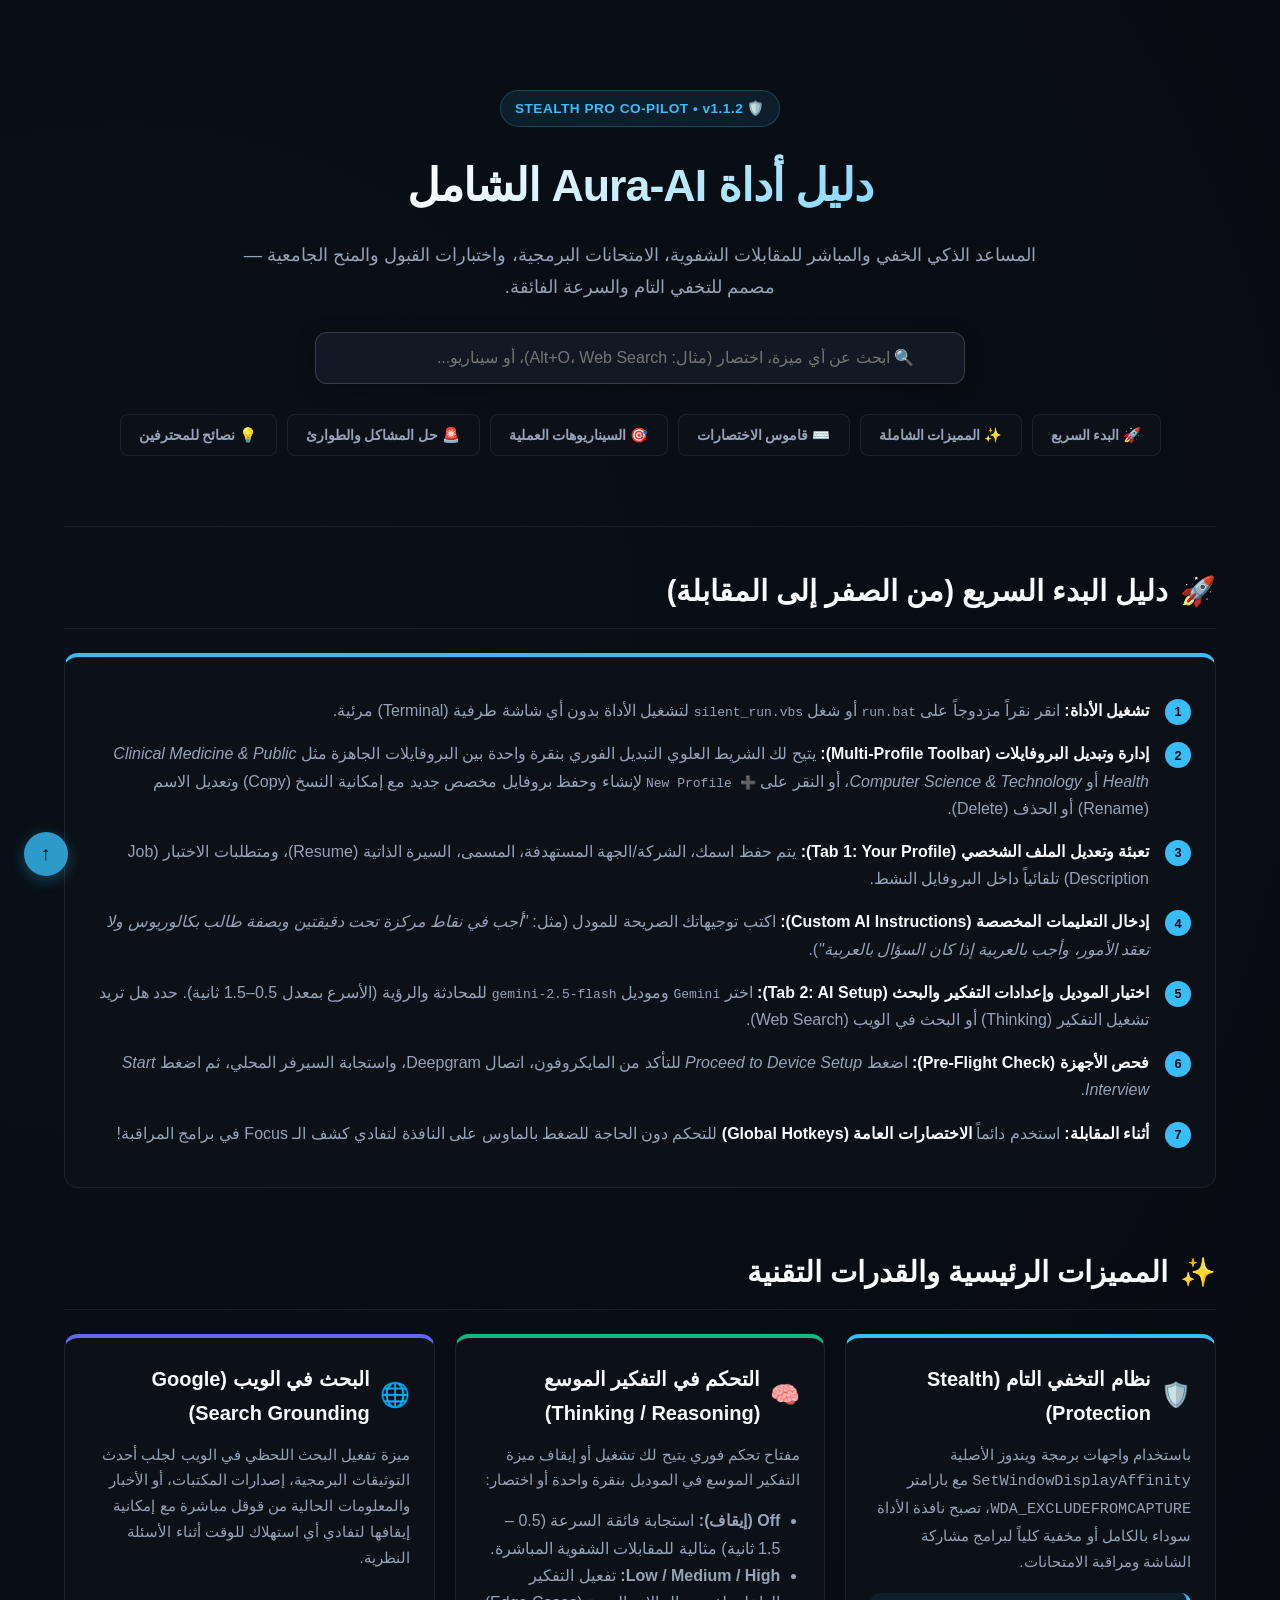
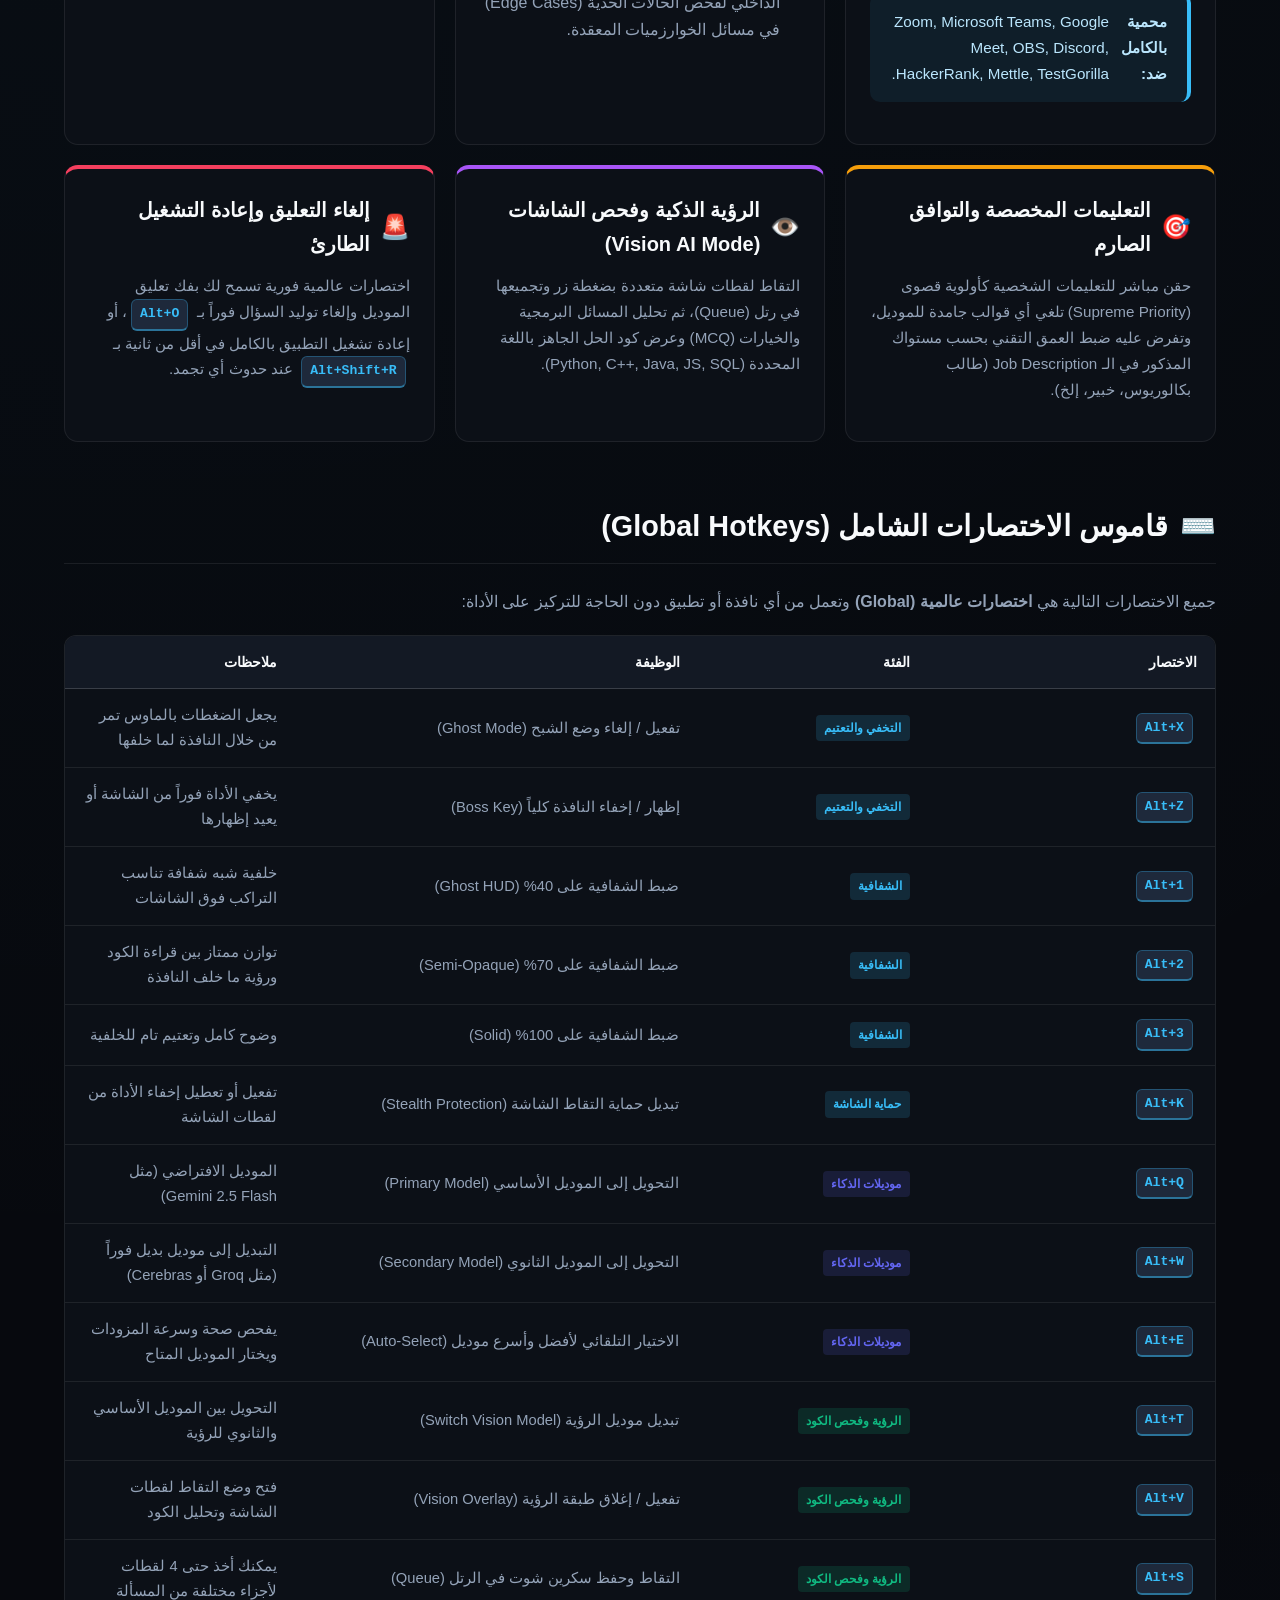
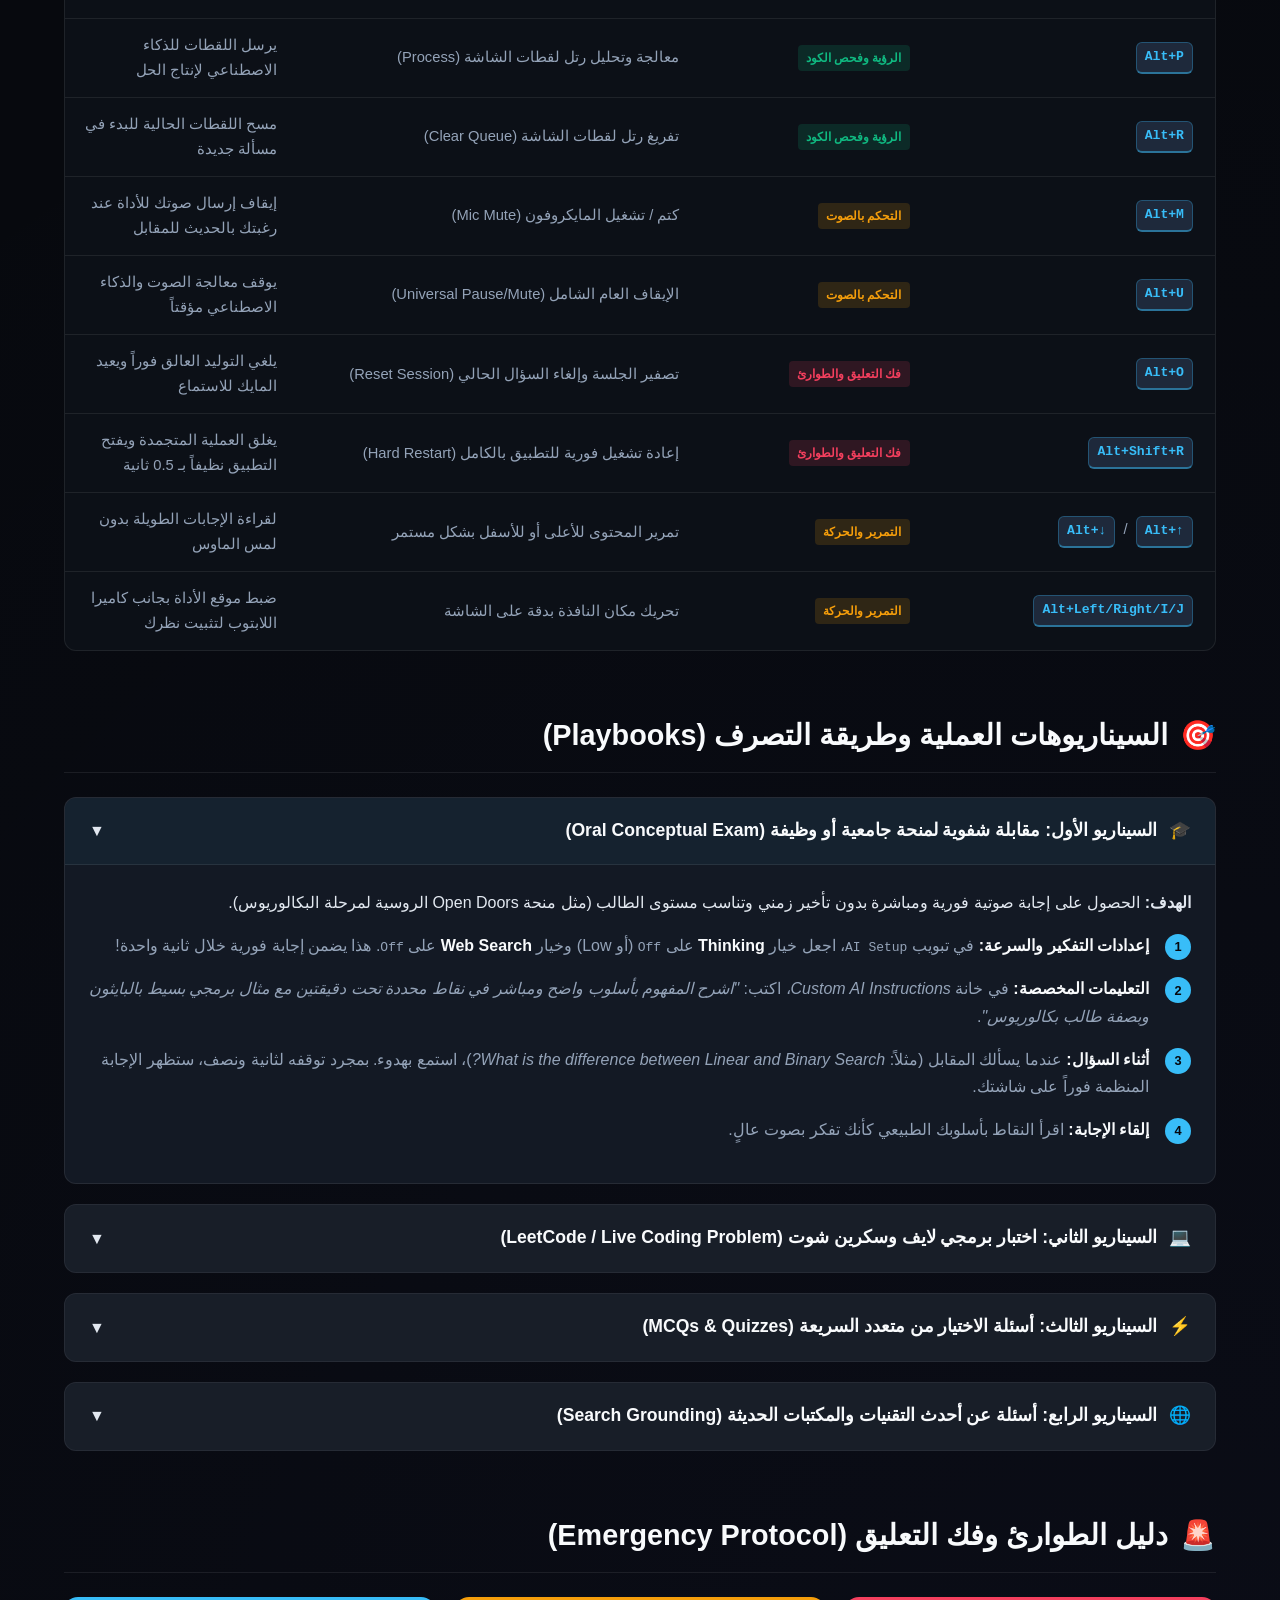
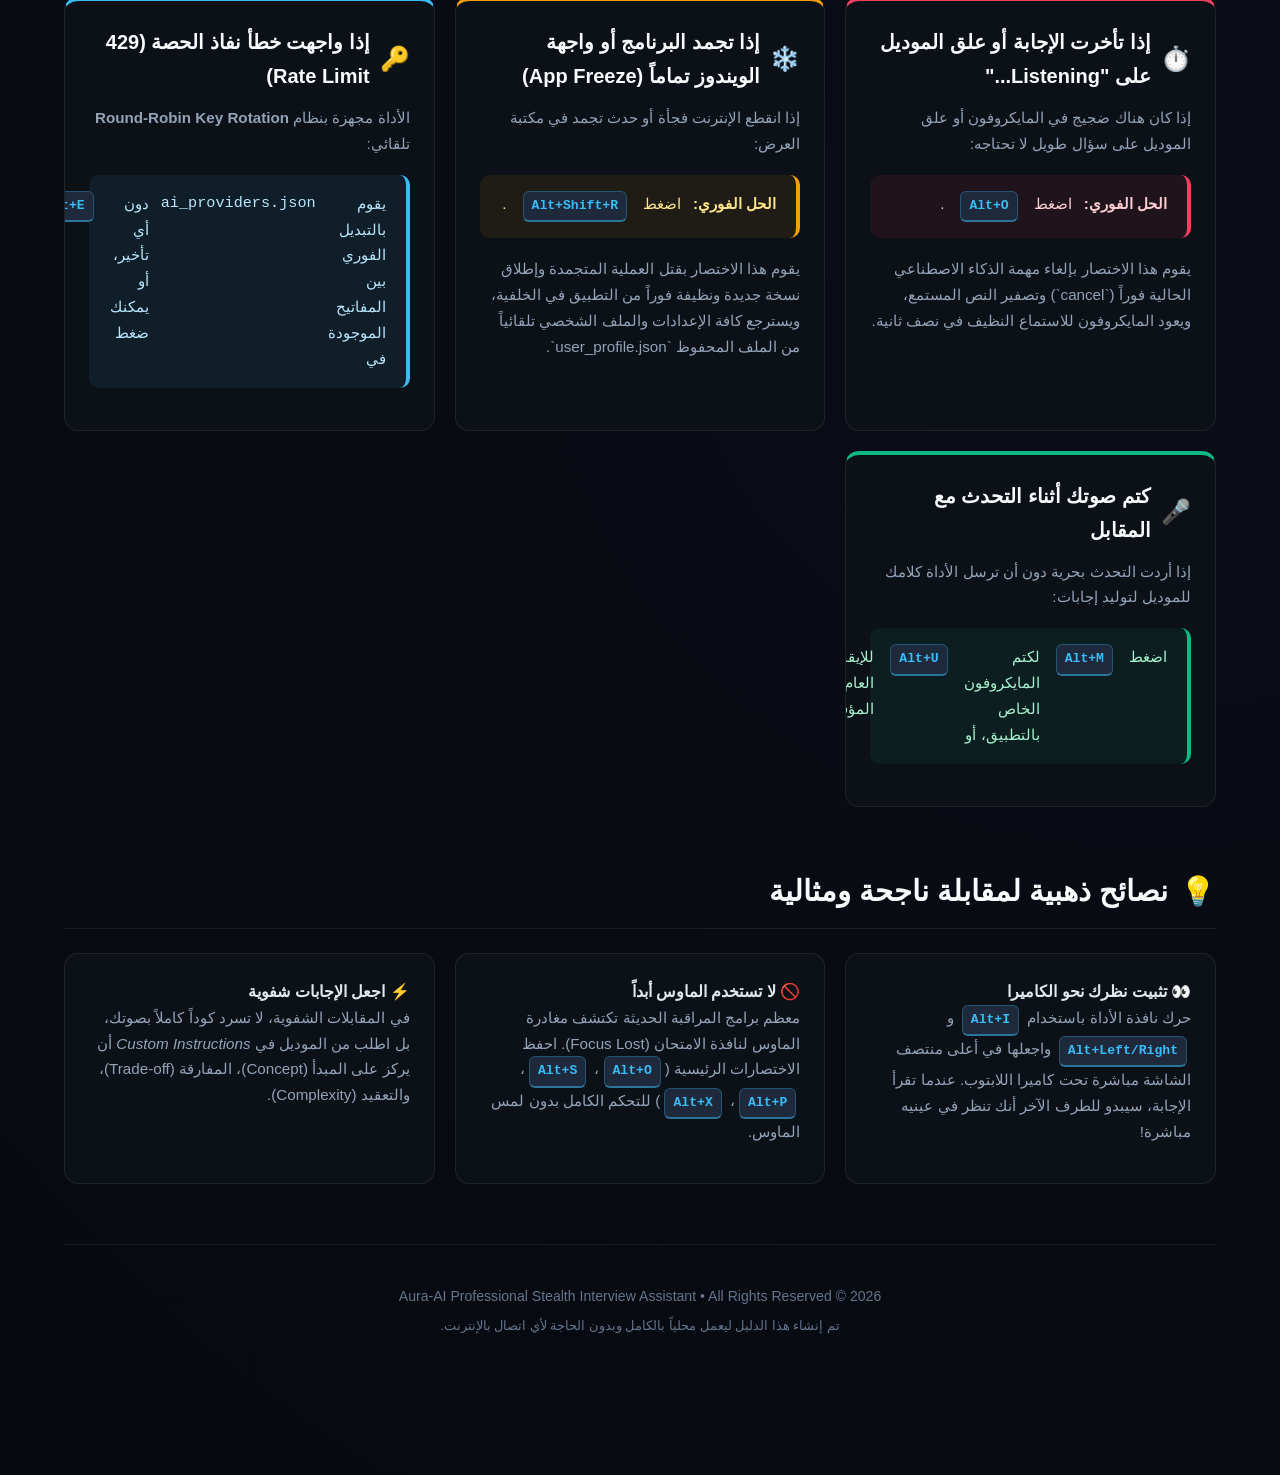
==== commit 9fb3ba90: "feat: add multi-profile management system with CS and Medicine presets and dynamic switching" ====
--- a/AURA_AI_MASTER_GUIDE.html
+++ b/AURA_AI_MASTER_GUIDE.html
@@ -502,8 +502,12 @@
                         انقر نقراً مزدوجاً على <code>run.bat</code> أو شغل <code>silent_run.vbs</code> لتشغيل الأداة بدون أي شاشة طرفية (Terminal) مرئية.
                     </li>
                     <li>
-                        <strong>تعبئة الملف الشخصي (Tab 1: Your Profile):</strong>
-                        أدخل اسمك، الشركة/الجهة المستهدفة (Target Company/Institution)، المسمى (Target Role)، والصق السيرة الذاتية (Resume) ومتطلبات الاختبار في (Job Description).
+                        <strong>إدارة وتبديل البروفايلات (Multi-Profile Toolbar):</strong>
+                        يتيح لك الشريط العلوي التبديل الفوري بنقرة واحدة بين البروفايلات الجاهزة مثل <em>Clinical Medicine & Public Health</em> أو <em>Computer Science & Technology</em>، أو النقر على <code>➕ New Profile</code> لإنشاء وحفظ بروفايل مخصص جديد مع إمكانية النسخ (Copy) وتعديل الاسم (Rename) أو الحذف (Delete).
+                    </li>
+                    <li>
+                        <strong>تعبئة وتعديل الملف الشخصي (Tab 1: Your Profile):</strong>
+                        يتم حفظ اسمك، الشركة/الجهة المستهدفة، المسمى، السيرة الذاتية (Resume)، ومتطلبات الاختبار (Job Description) تلقائياً داخل البروفايل النشط.
                     </li>
                     <li>
                         <strong>إدخال التعليمات المخصصة (Custom AI Instructions):</strong>
@@ -964,3 +968,4 @@
     </script>
 </body>
 </html>
+
